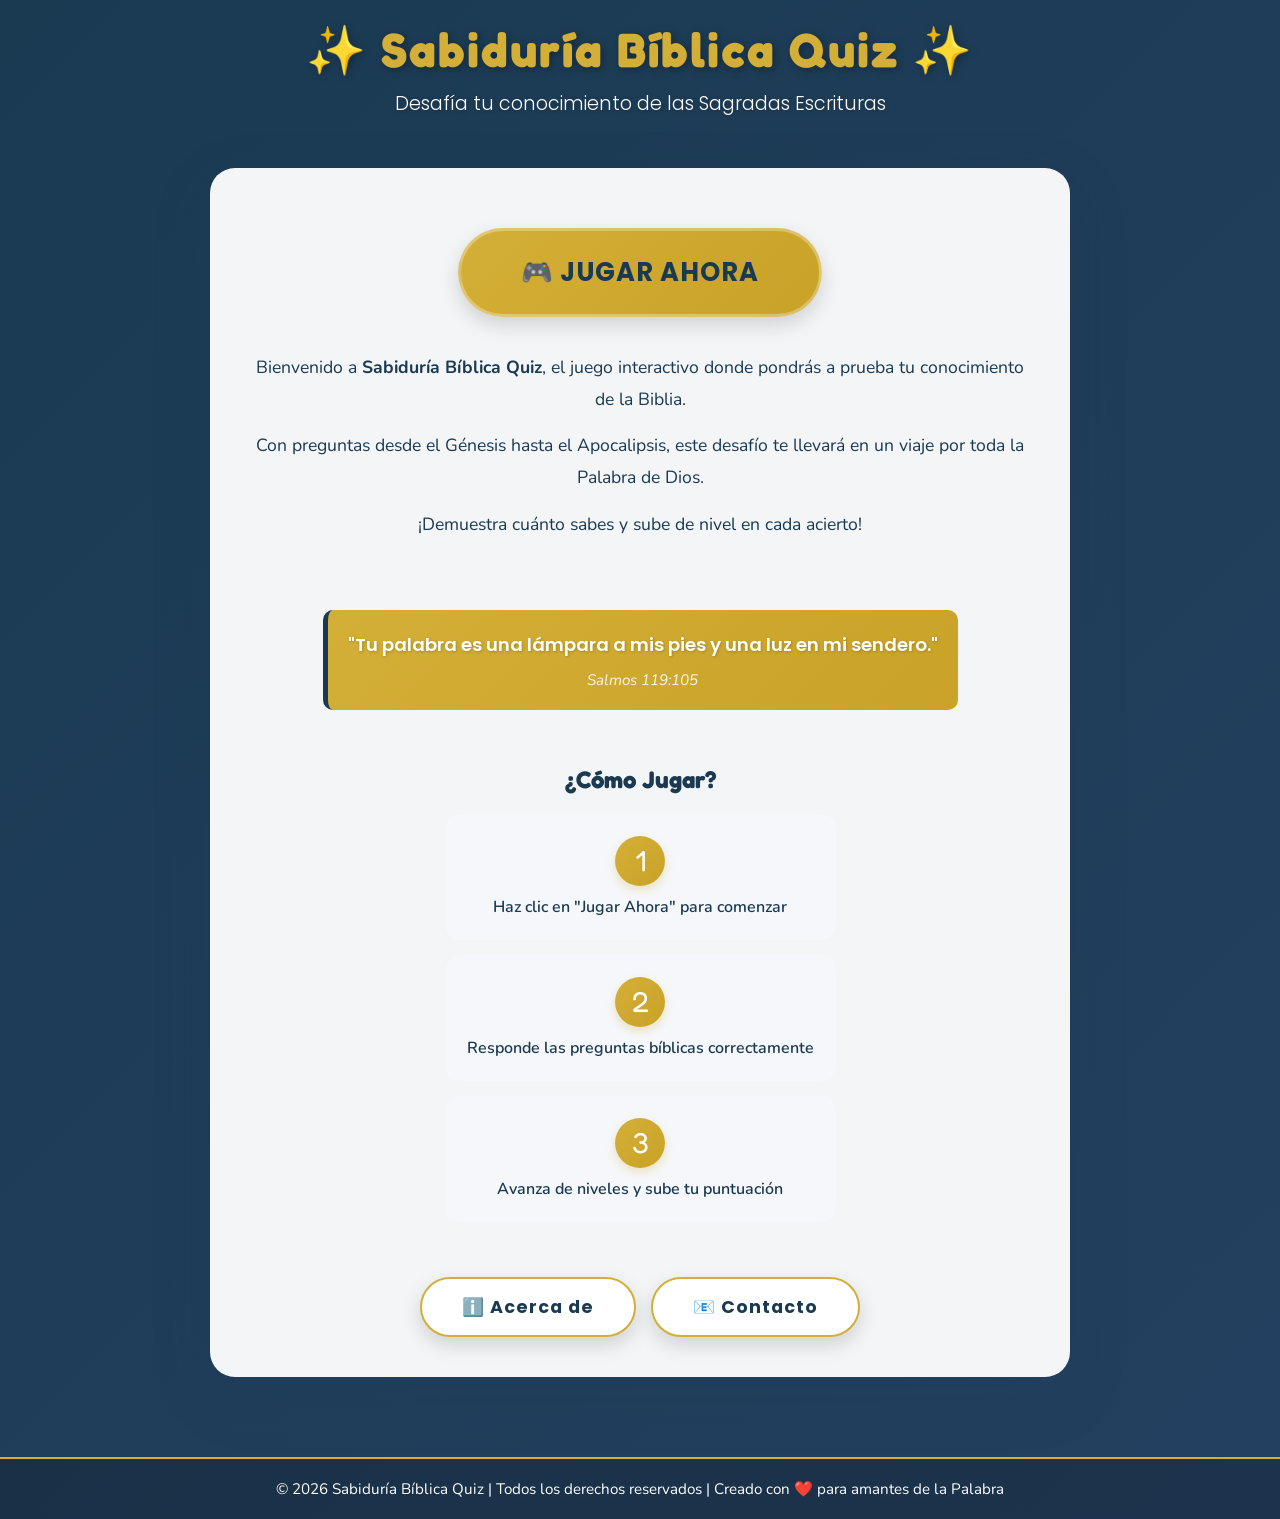
==== index.html @ fc85254c "Moviendo archivos a la raíz para arreglar el 404" ====
<!DOCTYPE html>
<html lang="es">
<head>
    <meta charset="UTF-8">
    <meta name="viewport" content="width=device-width, initial-scale=1.0">
    <title>Trivia Bíblica JW - Bienvenida</title>
    <link rel="manifest" href="manifest.json">
    <link href="https://fonts.googleapis.com/css2?family=Fredoka+One&family=Nunito:wght@400;600;700;800;900&family=Poppins:wght@700;800;900&display=swap" rel="stylesheet">
    
    <style>
        * {
            margin: 0;
            padding: 0;
            box-sizing: border-box;
        }

        :root {
            --color-dorado: #D4AF37;
            --color-azul-profundo: #1a3a52;
            --color-blanco: #ffffff;
            --color-azul-claro: #2c5aa0;
            --color-gris-claro: #f5f7fa;
            --color-sombra: rgba(26, 58, 82, 0.15);
            --transicion: all 0.3s ease;
        }

        body {
            font-family: 'Nunito', sans-serif;
            background: linear-gradient(135deg, var(--color-azul-profundo) 0%, #244060 100%);
            color: var(--color-azul-profundo);
            min-height: 100vh;
            display: flex;
            flex-direction: column;
            overflow-x: hidden;
        }

        /* Fondo animado con partículas */
        .fondo-particulas {
            position: fixed;
            top: 0;
            left: 0;
            width: 100%;
            height: 100%;
            z-index: 0;
            opacity: 0.3;
            pointer-events: none;
        }

        .particula {
            position: absolute;
            font-size: 1.5rem;
            opacity: 0;
            animation: flotar 15s ease-in-out infinite;
        }

        @keyframes flotar {
            0% {
                opacity: 0;
                transform: translateY(100vh) translateX(0);
            }
            10% {
                opacity: 1;
            }
            90% {
                opacity: 1;
            }
            100% {
                opacity: 0;
                transform: translateY(-100vh) translateX(50px);
            }
        }

        /* Contenedor principal */
        .contenedor {
            position: relative;
            z-index: 1;
            flex: 1;
            display: flex;
            flex-direction: column;
            justify-content: center;
            align-items: center;
            padding: 20px;
            max-width: 900px;
            margin: 0 auto;
            width: 100%;
            min-height: 100vh;
        }

        /* Header - Título principal */
        .header {
            text-align: center;
            margin-top: 0;
            margin-bottom: 20px;
            animation: deslizar-arriba 0.8s ease-out;
        }

        @keyframes deslizar-arriba {
            from {
                opacity: 0;
                transform: translateY(-30px);
            }
            to {
                opacity: 1;
                transform: translateY(0);
            }
        }

        .titulo-principal {
            font-family: 'Fredoka One', sans-serif;
            font-size: 3rem;
            color: var(--color-dorado);
            text-shadow: 2px 2px 8px rgba(0, 0, 0, 0.3);
            margin-bottom: 10px;
            letter-spacing: 2px;
        }

        .subtitulo {
            font-family: 'Poppins', sans-serif;
            font-size: 1.2rem;
            color: var(--color-blanco);
            font-weight: 300;
            text-shadow: 1px 1px 4px rgba(0, 0, 0, 0.2);
        }

        /* Sección principal */
        .contenido-principal {
            background: rgba(255, 255, 255, 0.95);
            border-radius: 25px;
            padding: 40px;
            box-shadow: 0 20px 60px var(--color-sombra);
            margin: 30px 0;
            animation: aparecer 0.8s ease-out 0.2s both;
            width: 100%;
            display: flex;
            flex-direction: column;
            align-items: center;
            justify-content: center;
            min-height: 400px;
        }

        @keyframes aparecer {
            from {
                opacity: 0;
                transform: scale(0.95);
            }
            to {
                opacity: 1;
                transform: scale(1);
            }
        }

        .descripcion {
            text-align: center;
            margin-bottom: 30px;
        }

        .descripcion p {
            font-size: 1.1rem;
            line-height: 1.8;
            color: var(--color-azul-profundo);
            margin-bottom: 15px;
        }

        /* Versículo bíblico destacado */
        .versiculo-destacado {
            background: linear-gradient(135deg, var(--color-dorado) 0%, #c9a227 100%);
            border-left: 5px solid var(--color-azul-profundo);
            padding: 20px;
            border-radius: 10px;
            margin: 25px 0;
            text-align: center;
        }

        .versiculo-destacado p {
            font-family: 'Poppins', sans-serif;
            font-size: 1.15rem;
            color: var(--color-blanco);
            font-weight: 600;
            line-height: 1.6;
            text-shadow: 1px 1px 3px rgba(0, 0, 0, 0.2);
        }

        .versiculo-referencia {
            font-size: 0.95rem;
            color: var(--color-blanco);
            margin-top: 10px;
            font-style: italic;
            opacity: 0.9;
        }

        /* Instrucciones */
        .instrucciones {
            margin-top: 30px;
        }

        .instrucciones-titulo {
            font-family: 'Fredoka One', sans-serif;
            font-size: 1.5rem;
            color: var(--color-azul-profundo);
            text-align: center;
            margin-bottom: 20px;
        }

        .pasos {
            display: grid;
            grid-template-columns: repeat(auto-fit, minmax(200px, 1fr));
            gap: 15px;
            margin-bottom: 25px;
        }

        .paso {
            background: var(--color-gris-claro);
            border-radius: 15px;
            padding: 20px;
            text-align: center;
            border: 2px solid transparent;
            transition: var(--transicion);
        }

        .paso:hover {
            border-color: var(--color-dorado);
            box-shadow: 0 8px 20px rgba(212, 175, 55, 0.2);
            transform: translateY(-5px);
        }

        .numero-paso {
            background: linear-gradient(135deg, var(--color-dorado), #c9a227);
            width: 50px;
            height: 50px;
            border-radius: 50%;
            display: flex;
            align-items: center;
            justify-content: center;
            margin: 0 auto 10px;
            font-family: 'Fredoka One', sans-serif;
            font-size: 1.8rem;
            color: var(--color-blanco);
            box-shadow: 0 4px 10px rgba(212, 175, 55, 0.3);
        }

        .paso-texto {
            font-size: 1rem;
            color: var(--color-azul-profundo);
            font-weight: 600;
        }

        /* Botones */
        .botones-contenedor {
            display: flex;
            gap: 15px;
            justify-content: center;
            flex-wrap: wrap;
            margin-top: 30px;
        }

        .btn {
            padding: 15px 40px;
            font-size: 1.1rem;
            font-family: 'Poppins', sans-serif;
            font-weight: 700;
            border: none;
            border-radius: 50px;
            cursor: pointer;
            transition: var(--transicion);
            text-decoration: none;
            display: inline-block;
            box-shadow: 0 8px 20px rgba(0, 0, 0, 0.15);
            letter-spacing: 1px;
        }

        .btn-principal {
            background: linear-gradient(135deg, var(--color-dorado), #c9a227);
            color: var(--color-azul-profundo);
            min-width: 320px;
            font-size: 1.6rem;
            padding: 22px 60px;
            animation: pulse-glow 2s infinite;
            border: 3px solid rgba(255, 255, 255, 0.3);
            margin: 20px 0 35px 0; /* Espacio arriba y abajo */
            order: -1; /* Mover arriba en flexbox si es necesario, pero mejor reordenar HTML */
        }

        @keyframes pulse-glow {
            0% { transform: scale(1); box-shadow: 0 8px 20px rgba(212, 175, 55, 0.4); }
            50% { transform: scale(1.05); box-shadow: 0 15px 40px rgba(212, 175, 55, 0.7); }
            100% { transform: scale(1); box-shadow: 0 8px 20px rgba(212, 175, 55, 0.4); }
        }

        .btn-principal:hover {
            transform: translateY(-5px) scale(1.08);
            box-shadow: 0 20px 50px rgba(212, 175, 55, 0.6);
            background: linear-gradient(135deg, #ffeb3b, var(--color-dorado));
        }

        .btn-principal:active {
            transform: translateY(-1px);
        }

        .btn-secundario {
            background: var(--color-blanco);
            color: var(--color-azul-profundo);
            border: 2px solid var(--color-dorado);
        }

        .btn-secundario:hover {
            background: var(--color-gris-claro);
            box-shadow: 0 8px 20px rgba(212, 175, 55, 0.2);
        }

        /* Modal Acerca de */
        .modal {
            display: none;
            position: fixed;
            z-index: 100;
            left: 0;
            top: 0;
            width: 100%;
            height: 100%;
            background-color: rgba(0, 0, 0, 0.6);
            animation: desvanecerIn 0.3s ease;
        }

        @keyframes desvanecerIn {
            from {
                opacity: 0;
            }
            to {
                opacity: 1;
            }
        }

        .modal-contenido {
            background: var(--color-blanco);
            margin: 30px auto;
            padding: 30px;
            border-radius: 20px;
            width: 90%;
            max-width: 600px;
            max-height: 85vh;
            overflow-y: auto;
            box-shadow: 0 20px 60px rgba(0, 0, 0, 0.3);
            animation: deslizar-abajo 0.3s ease;
            position: relative;
        }

        @keyframes deslizar-abajo {
            from {
                transform: translateY(-50px);
                opacity: 0;
            }
            to {
                transform: translateY(0);
                opacity: 1;
            }
        }

        .cerrar-modal {
            color: var(--color-azul-profundo);
            float: right;
            font-size: 2rem;
            font-weight: bold;
            cursor: pointer;
            transition: var(--transicion);
        }

        .cerrar-modal:hover {
            color: var(--color-dorado);
        }

        .modal-titulo {
            font-family: 'Fredoka One', sans-serif;
            font-size: 2rem;
            color: var(--color-dorado);
            margin-bottom: 15px;
            clear: both;
        }

        .modal-texto {
            font-size: 1rem;
            line-height: 1.8;
            color: var(--color-azul-profundo);
            margin-bottom: 15px;
        }

        /* Footer */
        footer {
            background: rgba(0, 0, 0, 0.2);
            color: var(--color-blanco);
            text-align: center;
            padding: 20px;
            margin-top: 30px;
            font-size: 0.95rem;
            border-top: 2px solid var(--color-dorado);
        }

        /* Responsive */
        @media (max-width: 768px) {
            .titulo-principal {
                font-size: 2rem;
            }

            .subtitulo {
                font-size: 1rem;
            }

            .contenido-principal {
                padding: 25px;
                margin: 20px 0;
            }

            .descripcion p {
                font-size: 0.95rem;
            }

            .pasos {
                grid-template-columns: 1fr;
            }

            .btn-principal {
                min-width: 100%;
            }

            .botones-contenedor {
                flex-direction: column;
            }

            .btn {
                width: 100%;
            }

            .modal-contenido {
                width: 90%;
                padding: 25px;
                margin: 30px auto;
            }
        }

        @media (max-width: 480px) {
            .titulo-principal {
                font-size: 1.5rem;
            }

            .contenedor {
                padding: 15px;
            }

            .contenido-principal {
                padding: 20px;
                margin: 15px 0;
            }

            .pasos {
                gap: 10px;
            }

            .paso {
                padding: 15px;
            }

            .numero-paso {
                width: 40px;
                height: 40px;
                font-size: 1.3rem;
            }
        }
    </style>
</head>
<body>
    <!-- Fondo con partículas animadas -->
    <div class="fondo-particulas" id="fondoPartículas"></div>

    <!-- Contenedor principal -->
    <div class="contenedor">
        <!-- Header -->
        <div class="header">
            <h1 class="titulo-principal">✨ Sabiduría Bíblica Quiz ✨</h1>
            <p class="subtitulo">Desafía tu conocimiento de las Sagradas Escrituras</p>
        </div>

        <!-- Contenido principal -->
        <div class="contenido-principal">
            <!-- Botón Jugar Ahora en el centro -->
            <button class="btn btn-principal" onclick="irAlJuego()">
                🎮 JUGAR AHORA
            </button>

            <!-- Descripción -->
            <div class="descripcion">
                <p>Bienvenido a <strong>Sabiduría Bíblica Quiz</strong>, el juego interactivo donde pondrás a prueba tu conocimiento de la Biblia.</p>
                <p>Con preguntas desde el Génesis hasta el Apocalipsis, este desafío te llevará en un viaje por toda la Palabra de Dios.</p>
                <p>¡Demuestra cuánto sabes y sube de nivel en cada acierto!</p>
            </div>

            <!-- Versículo destacado -->
            <div class="versiculo-destacado">
                <p>"Tu palabra es una lámpara a mis pies y una luz en mi sendero."</p>
                <div class="versiculo-referencia">Salmos 119:105</div>
            </div>

            <!-- Instrucciones -->
            <div class="instrucciones">
                <h2 class="instrucciones-titulo">¿Cómo Jugar?</h2>
                <div class="pasos">
                    <div class="paso">
                        <div class="numero-paso">1</div>
                        <div class="paso-texto">Haz clic en "Jugar Ahora" para comenzar</div>
                    </div>
                    <div class="paso">
                        <div class="numero-paso">2</div>
                        <div class="paso-texto">Responde las preguntas bíblicas correctamente</div>
                    </div>
                    <div class="paso">
                        <div class="numero-paso">3</div>
                        <div class="paso-texto">Avanza de niveles y sube tu puntuación</div>
                    </div>
                </div>
            </div>

            <!-- Botones secundarios -->
            <div class="botones-contenedor">
                <button class="btn btn-secundario" onclick="abrirModal()">
                    ℹ️ Acerca de
                </button>
                <button class="btn btn-secundario" onclick="abrirModalContacto()">
                    📧 Contacto
                </button>
            </div>
        </div>
    </div>

    <!-- Modal Acerca de -->
    <div id="modalAcerca" class="modal">
        <div class="modal-contenido">
            <span class="cerrar-modal" onclick="cerrarModal()">&times;</span>
            <h2 class="modal-titulo">Acerca de Sabiduría Bíblica Quiz</h2>
            <div class="modal-texto">
                <p><strong>Sabiduría Bíblica Quiz</strong> es una aplicación educativa diseñada para ayudarte a explorar y profundizar en el conocimiento de las Sagradas Escrituras de forma divertida e interactiva.</p>
                
                <p><strong>Características:</strong></p>
                <ul style="margin-left: 20px; margin-bottom: 15px;">
                    <li>100 niveles progresivos de dificultad</li>
                    <li>Preguntas sobre todos los libros de la Biblia</li>
                    <li>Modo offline - juega sin conexión a internet</li>
                    <li>Diseño responsivo para celulares y PC</li>
                    <li>Guardado automático de progreso</li>
                </ul>

                <p><strong>Creador:</strong> Milner Tello Guzmán</p>
                <p><strong>Año:</strong> 2026 Sabiduría Bíblica Quiz</p>
                <p><strong>Propósito:</strong> Acercar las enseñanzas bíblicas de manera lúdica y educativa.</p>
                <p style="margin-top: 20px; font-size: 0.85rem; color: #666; font-style: italic; border-top: 1px solid #eee; padding-top: 10px;">
                    Proyecto independiente. No es un sitio oficial de los Testigos de Jehová. Las citas bíblicas son de la Traducción del Nuevo Mundo de las Santas Escrituras (revisión de 2019).
                </p>
            </div>
        </div>
    </div>

    <!-- Modal Contacto -->
    <div id="modalContacto" class="modal">
        <div class="modal-contenido">
            <span class="cerrar-modal" onclick="cerrarModalContacto()">&times;</span>
            <h2 class="modal-titulo">📧 Contacto</h2>
            <div class="modal-texto">
                <p>¿Tienes alguna sugerencia, error que reportar o simplemente quieres saludar? ¡Me encantaría escucharte!</p>
                
                <div style="margin: 20px 0; display: flex; flex-direction: column; gap: 15px;">
                    <a href="mailto:gumitell@gmail.com" style="display: flex; align-items: center; gap: 10px; color: var(--color-azul-profundo); text-decoration: none; background: var(--color-gris-claro); padding: 15px; border-radius: 10px; border: 1px solid #ddd;">
                        <span>✉️</span>
                        <strong>gumitell@gmail.com</strong>
                    </a>
                </div>

                <p style="font-size: 0.9rem; color: #666;">Responderé a tu mensaje lo antes posible. ¡Gracias por ser parte de Sabiduría Bíblica Quiz!</p>
            </div>
        </div>
    </div>

    <!-- Footer -->
    <footer>
        <p>&copy; 2026 Sabiduría Bíblica Quiz | Todos los derechos reservados | Creado con <span style="color: var(--color-dorado);">❤️</span> para amantes de la Palabra</p>
    </footer>

    <script>
        // Crear partículas flotantes animadas
        function crearPartículas() {
            const contenedor = document.getElementById('fondoPartículas');
            const símbolos = ['✨', '⭐', '🌟', '💫', '📖', '🙏'];
            const fragmento = document.createDocumentFragment();

            for (let i = 0; i < 20; i++) {
                const partícula = document.createElement('div');
                partícula.classList.add('particula');
                partícula.textContent = símbolos[Math.floor(Math.random() * símbolos.length)];
                partícula.style.left = Math.random() * 100 + '%';
                partícula.style.animationDelay = (Math.random() * 15) + 's';
                partícula.style.fontSize = (Math.random() * 1 + 1.5) + 'rem';
                fragmento.appendChild(partícula);
            }

            contenedor.appendChild(fragmento);
        }

        // Función para ir al juego
        function irAlJuego() {
            window.location.href = 'juego.html';
        }

        // Funciones del modal
        function abrirModal() {
            document.getElementById('modalAcerca').style.display = 'block';
        }

        function cerrarModal() {
            document.getElementById('modalAcerca').style.display = 'none';
        }

        function abrirModalContacto() {
            document.getElementById('modalContacto').style.display = 'block';
        }

        function cerrarModalContacto() {
            document.getElementById('modalContacto').style.display = 'none';
        }

        // Cerrar modal al hacer clic fuera
        window.onclick = function(event) {
            const modalAcerca = document.getElementById('modalAcerca');
            const modalContacto = document.getElementById('modalContacto');
            if (event.target === modalAcerca) {
                modalAcerca.style.display = 'none';
            }
            if (event.target === modalContacto) {
                modalContacto.style.display = 'none';
            }
        }

        // Ejecutar al cargar
        document.addEventListener('DOMContentLoaded', crearPartículas);
    </script>
</body>
</html>
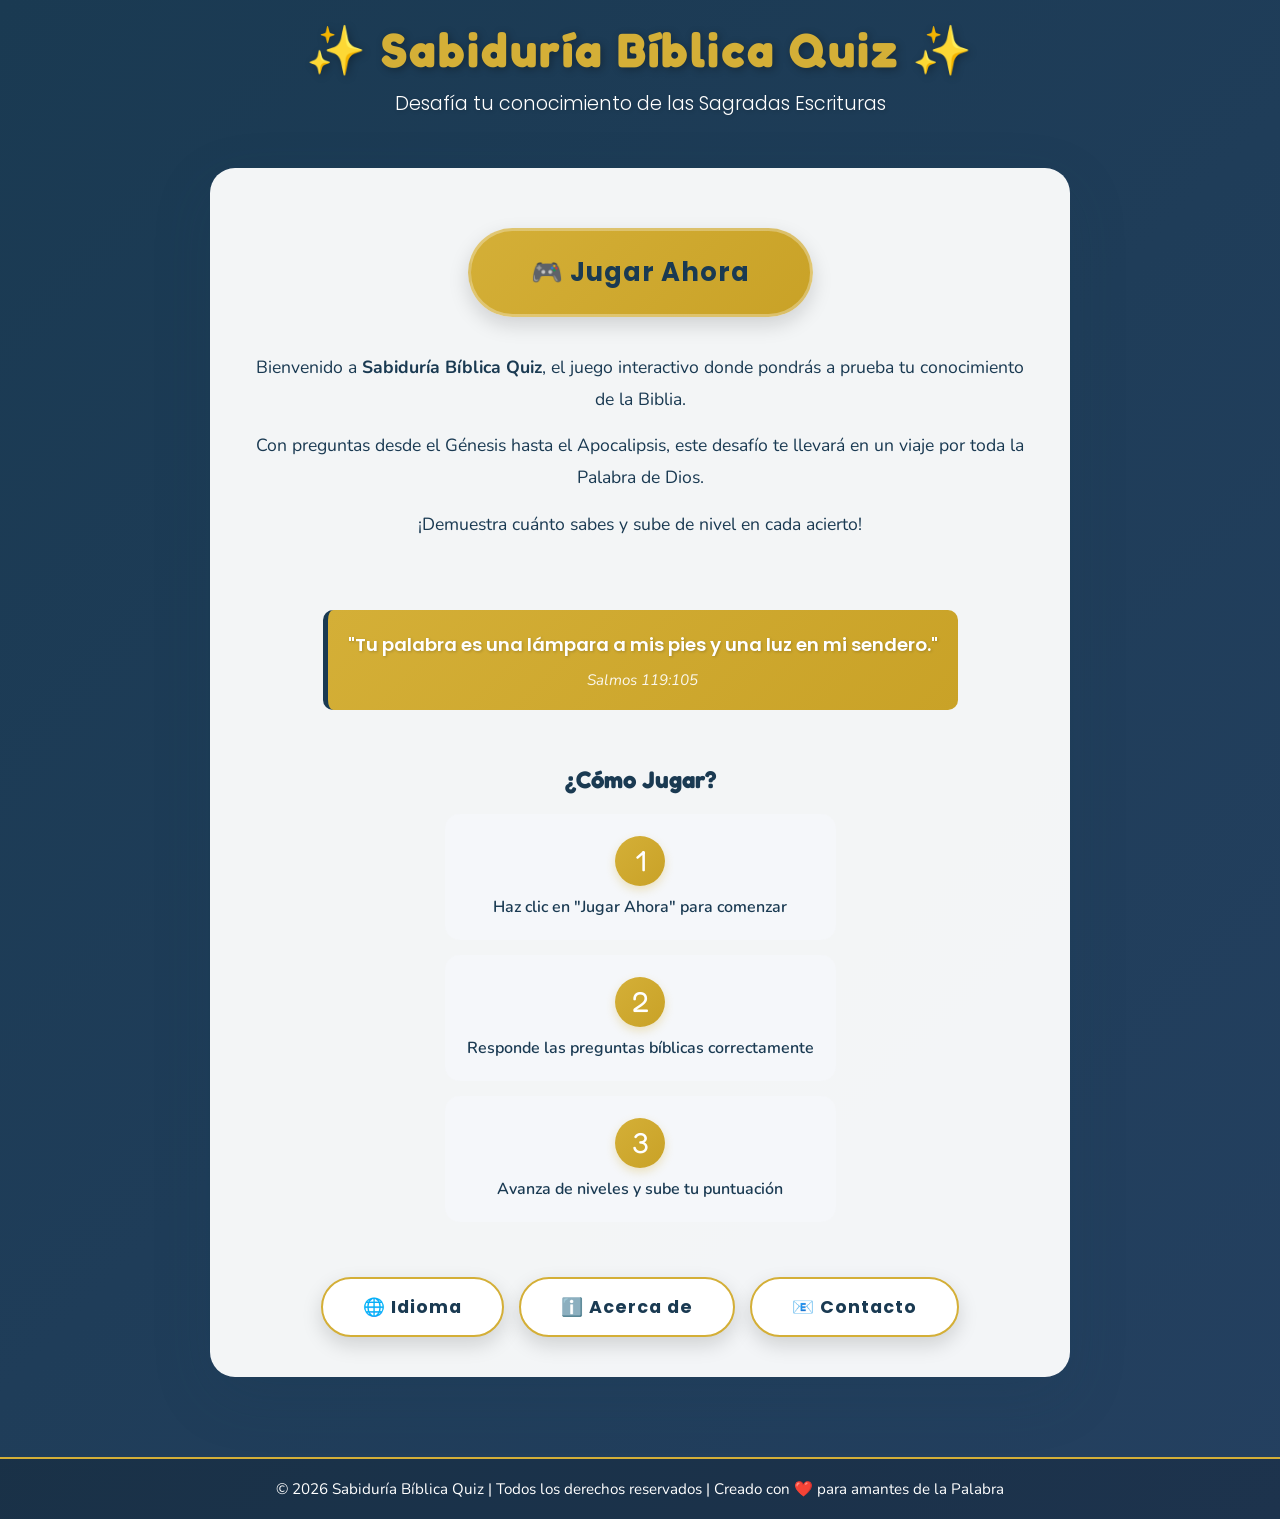
==== commit e15dfda6: "cabios 2" ====
--- a/index.html
+++ b/index.html
@@ -3,8 +3,34 @@
 <head>
     <meta charset="UTF-8">
     <meta name="viewport" content="width=device-width, initial-scale=1.0">
-    <title>Trivia Bíblica JW - Bienvenida</title>
+    
+    <!-- SEO Básico -->
+    <title>Sabiduría Bíblica Quiz - El Mejor Juego de Trivia Cristiana</title>
+    <meta name="description" content="Desafía tu conocimiento con Sabiduría Bíblica Quiz. 100 niveles de preguntas bíblicas, trivias cristianas y desafíos para toda la familia. ¡Juega gratis ahora!">
+    <meta name="keywords" content="trivia biblica, juego biblico, preguntas biblicas, biblia quiz, cristianismo, juego cristiano, jw trivia, sabiduria biblica, quechua biblia">
+    <meta name="author" content="Milner Tello Guzmán">
+    <meta name="robots" content="index, follow">
+    <link rel="canonical" href="https://tusitio.com/"> <!-- Reemplaza con tu URL final -->
+
+    <!-- Open Graph / Facebook / WhatsApp -->
+    <meta property="og:type" content="website">
+    <meta property="og:url" content="https://tusitio.com/">
+    <meta property="og:title" content="Sabiduría Bíblica Quiz - Desafío Cristiano">
+    <meta property="og:description" content="¿Cuánto sabes de la Biblia? Supera 100 niveles en este increíble juego de trivia.">
+    <meta property="og:image" content="https://tusitio.com/img/og-image.jpg"> <!-- Reemplaza con una imagen real -->
+
+    <!-- Twitter -->
+    <meta property="twitter:card" content="summary_large_image">
+    <meta property="twitter:url" content="https://tusitio.com/">
+    <meta property="twitter:title" content="Sabiduría Bíblica Quiz">
+    <meta property="twitter:description" content="Juego interactivo de preguntas y respuestas sobre la Biblia.">
+    <meta property="twitter:image" content="https://tusitio.com/img/og-image.jpg">
+
+    <!-- PWA y Favicon -->
+    <meta name="theme-color" content="#1a3a52">
     <link rel="manifest" href="manifest.json">
+    <link rel="icon" type="image/png" href="icons/icon-192x192.png">
+    
     <link href="https://fonts.googleapis.com/css2?family=Fredoka+One&family=Nunito:wght@400;600;700;800;900&family=Poppins:wght@700;800;900&display=swap" rel="stylesheet">
     
     <style>
@@ -518,11 +544,33 @@
 
             <!-- Botones secundarios -->
             <div class="botones-contenedor">
+                <button class="btn btn-secundario" onclick="abrirModalIdioma()">
+                    🌐 Idioma
+                </button>
                 <button class="btn btn-secundario" onclick="abrirModal()">
                     ℹ️ Acerca de
                 </button>
                 <button class="btn btn-secundario" onclick="abrirModalContacto()">
                     📧 Contacto
+                </button>
+            </div>
+        </div>
+    </div>
+
+    <!-- Modal Idioma -->
+    <div id="modalIdioma" class="modal">
+        <div class="modal-contenido">
+            <span class="cerrar-modal" onclick="cerrarModalIdioma()">&times;</span>
+            <h2 class="modal-titulo">🌐 Selecciona Idioma</h2>
+            <div class="modal-texto" style="display: flex; flex-direction: column; gap: 15px; margin-top: 20px;">
+                <button class="btn btn-secundario" onclick="cambiarIdioma('es')" style="width: 100%; justify-content: flex-start; padding: 15px; font-size: 1.1rem;">
+                    <span>🇪🇸</span> Español
+                </button>
+                <button class="btn btn-secundario" onclick="cambiarIdioma('qu')" style="width: 100%; justify-content: flex-start; padding: 15px; font-size: 1.1rem;">
+                    <span>🇵🇪</span> Quechua (Runasimi)
+                </button>
+                <button class="btn btn-secundario" onclick="cambiarIdioma('en')" style="width: 100%; justify-content: flex-start; padding: 15px; font-size: 1.1rem;">
+                    <span>🇺🇸</span> English
                 </button>
             </div>
         </div>
@@ -605,6 +653,29 @@
             window.location.href = 'juego.html';
         }
 
+        // Funciones del modal idioma
+        function abrirModalIdioma() {
+            document.getElementById('modalIdioma').style.display = 'block';
+        }
+
+        function cerrarModalIdioma() {
+            document.getElementById('modalIdioma').style.display = 'none';
+        }
+
+        function cambiarIdioma(lang) {
+            localStorage.setItem('lang', lang);
+            cerrarModalIdioma();
+            // Mostrar un pequeño feedback visual antes de cerrar o recargar si fuera necesario
+            const btn = event.currentTarget;
+            const originalText = btn.innerHTML;
+            btn.innerHTML = "✅ Seleccionado";
+            setTimeout(() => {
+                btn.innerHTML = originalText;
+                // Opcional: Recargar o actualizar textos de la página actual
+                location.reload(); 
+            }, 500);
+        }
+
         // Funciones del modal
         function abrirModal() {
             document.getElementById('modalAcerca').style.display = 'block';
@@ -626,16 +697,214 @@
         window.onclick = function(event) {
             const modalAcerca = document.getElementById('modalAcerca');
             const modalContacto = document.getElementById('modalContacto');
+            const modalIdioma = document.getElementById('modalIdioma');
             if (event.target === modalAcerca) {
                 modalAcerca.style.display = 'none';
             }
             if (event.target === modalContacto) {
                 modalContacto.style.display = 'none';
             }
+            if (event.target === modalIdioma) {
+                modalIdioma.style.display = 'none';
+            }
         }
 
         // Ejecutar al cargar
-        document.addEventListener('DOMContentLoaded', crearPartículas);
+        document.addEventListener('DOMContentLoaded', () => {
+            crearPartículas();
+            actualizarTextosSegunIdioma();
+        });
+
+        function actualizarTextosSegunIdioma() {
+            const currentLang = localStorage.getItem('lang') || 'es';
+            const dict = {
+                es: {
+                    tituloMain: "✨ Sabiduría Bíblica Quiz ✨",
+                    subtitulo: "Desafía tu conocimiento de las Sagradas Escrituras",
+                    jugar: "🎮 Jugar Ahora",
+                    bienvenida: "Bienvenido a <strong>Sabiduría Bíblica Quiz</strong>, el juego interactivo donde pondrás a prueba tu conocimiento de la Biblia.",
+                    desc2: "Con preguntas desde el Génesis hasta el Apocalipsis, este desafío te llevará en un viaje por toda la Palabra de Dios.",
+                    desc3: "¡Demuestra cuánto sabes y sube de nivel en cada acierto!",
+                    cita: "\"Tu palabra es una lámpara a mis pies y una luz en mi sendero.\"",
+                    ref: "Salmos 119:105",
+                    instrucciones: "¿Cómo Jugar?",
+                    paso1: "Haz clic en \"Jugar Ahora\" para comenzar",
+                    paso2: "Responde las preguntas bíblicas correctamente",
+                    paso3: "Avanza de niveles y sube tu puntuación",
+                    idioma: "🌐 Idioma",
+                    acerca: "ℹ️ Acerca de",
+                    contacto: "📧 Contacto",
+                    modalIdioma: "🌐 Selecciona Idioma",
+                    modalAcercaTitle: "Acerca de Sabiduría Bíblica Quiz",
+                    modalAcercaText: `<p><strong>Sabiduría Bíblica Quiz</strong> es una aplicación educativa diseñada para ayudarte a explorar y profundizar en el conocimiento de las Sagradas Escrituras de forma divertida e interactiva.</p>
+                        <p><strong>Características:</strong></p>
+                        <ul style="margin-left: 20px; margin-bottom: 15px;">
+                            <li>100 niveles progresivos de dificultad</li>
+                            <li>Preguntas sobre todos los libros de la Biblia</li>
+                            <li>Modo offline - juega sin conexión a internet</li>
+                            <li>Diseño responsivo para celulares y PC</li>
+                            <li>Guardado automático de progreso</li>
+                        </ul>
+                        <p><strong>Creador:</strong> Milner Tello Guzmán</p>
+                        <p><strong>Año:</strong> 2026 Sabiduría Bíblica Quiz</p>
+                        <p><strong>Propósito:</strong> Acercar las enseñanzas bíblicas de manera lúdica y educativa.</p>
+                        <p style="margin-top: 20px; font-size: 0.85rem; color: #666; font-style: italic; border-top: 1px solid #eee; padding-top: 10px;">
+                            Proyecto independiente. No es un sitio oficial de los Testigos de Jehová. Las citas bíblicas son de la Traducción del Nuevo Mundo de las Santas Escrituras (revisión de 2019).
+                        </p>`,
+                    modalContactoTitle: "📧 Contacto",
+                    modalContactoText: `<p>¿Tienes alguna sugerencia, error que reportar o simplemente quieres saludar? ¡Me encantaría escucharte!</p>
+                        <div style="margin: 20px 0; display: flex; flex-direction: column; gap: 15px;">
+                            <a href="mailto:gumitell@gmail.com" style="display: flex; align-items: center; gap: 10px; color: var(--color-azul-profundo); text-decoration: none; background: var(--color-gris-claro); padding: 15px; border-radius: 10px; border: 1px solid #ddd;">
+                                <span>✉️</span>
+                                <strong>gumitell@gmail.com</strong>
+                            </a>
+                        </div>
+                        <p style="font-size: 0.9rem; color: #666;">Responderé a tu mensaje lo antes posible. ¡Gracias por ser parte de Sabiduría Bíblica Quiz!</p>`,
+                    footer: "&copy; 2026 Sabiduría Bíblica Quiz | Todos los derechos reservados | Creado con <span style=\"color: var(--color-dorado);\">❤️</span> para amantes de la Palabra"
+                },
+                qu: {
+                    tituloMain: "✨ Biblia Yachay Quiz ✨",
+                    subtitulo: "Diospa Palabranmanta yachayniykita sut'inchay",
+                    jugar: "🎮 Pukllay kunan",
+                    bienvenida: "Allin hamusqa kachun <strong>Biblia Yachay Quizman</strong>, kaypiqa Bibliamanta yachayniykita sut'inchanki.",
+                    desc2: "Génesismantapacha Apocalipsiskama tapukuykuna kachkan, tukuy Diospa Palabranmantam yachanki.",
+                    desc3: "¡Yachasqaykita rikuchiy hinaspa sapa allin kutichisqaykiwan aswan yachayman chayay!",
+                    cita: "\"Palabraykiqa chakiypaq k'anchaymi, ñanniypaqpas k'anchaymi.\"",
+                    ref: "Salmos 119:105",
+                    instrucciones: "¿Imaynatam pukllana?",
+                    paso1: "\"Pukllay kunan\" ñitiypi ñitiy qallarinaykipaq",
+                    paso2: "Biblia tapukuykunata allinta kutichiy",
+                    paso3: "Nivelesman ñawpay hinaspa puntuacionniykita hoqariy",
+                    idioma: "🌐 Rimay",
+                    acerca: "ℹ️ Kaymanta",
+                    contacto: "📧 Willay",
+                    modalIdioma: "🌐 Rimayta akllay",
+                    modalAcercaTitle: "Biblia Yachay Quizmanta",
+                    modalAcercaText: `<p><strong>Biblia Yachay Quiz</strong> nisqaqa huk yachachiy yanapakuykunam, Bibliamanta yachasqaykita aswan sumaq pukllaywan yachanaykipaq.</p>
+                        <p><strong>Imakunayuqmi:</strong></p>
+                        <ul style="margin-left: 20px; margin-bottom: 15px;">
+                            <li>100 niveles sapa kutin sasa kaqkuna</li>
+                            <li>Lliw Biblia librokunamanta tapukuykuna</li>
+                            <li>Internet mana kachkaptinpas pukllawaqmi</li>
+                            <li>Celularpaq PC-paqpas allin qawasqam</li>
+                            <li>Yachasqaykiqa kikillanmi waqaychakun</li>
+                        </ul>
+                        <p><strong>Ruwaq:</strong> Milner Tello Guzmán</p>
+                        <p><strong>Wata:</strong> 2026 Biblia Yachay Quiz</p>
+                        <p><strong>Imapaq:</strong> Biblia yachachikuykunata pukllaspa yachanapaq.</p>
+                        <p style="margin-top: 20px; font-size: 0.85rem; color: #666; font-style: italic; border-top: 1px solid #eee; padding-top: 10px;">
+                            Kayqa kikillan ruwasqam. Manam Jehová Diospa testigonkunapa oficial sitionchu. Bibliamanta rimaykunaqa Musuq Pachapaq Bibliamantam (2019 revisionmanta).
+                        </p>`,
+                    modalContactoTitle: "📧 Willay",
+                    modalContactoText: `<p>¿Imatapas niyta munankichu, pantaykunatapas willayta munankichu? ¡Uyariyta munaykiku!</p>
+                        <div style="margin: 20px 0; display: flex; flex-direction: column; gap: 15px;">
+                            <a href="mailto:gumitell@gmail.com" style="display: flex; align-items: center; gap: 10px; color: var(--color-azul-profundo); text-decoration: none; background: var(--color-gris-claro); padding: 15px; border-radius: 10px; border: 1px solid #ddd;">
+                                <span>✉️</span>
+                                <strong>gumitell@gmail.com</strong>
+                            </a>
+                        </div>
+                        <p style="font-size: 0.9rem; color: #666;">Utqayllaman kutichimusqaykiku. ¡Añaychayku Biblia Yachay Quizpi kasqaykimanta!</p>`,
+                    footer: "&copy; 2026 Biblia Yachay Quiz | Tukuy hayñikuna waqaychasqa | Ruwasqa <span style=\"color: var(--color-dorado);\">❤️</span> Diospa Palabranta munakuqkunapaq"
+                },
+                en: {
+                    tituloMain: "✨ Bible Wisdom Quiz ✨",
+                    subtitulo: "Challenge your knowledge of the Holy Scriptures",
+                    jugar: "🎮 Play Now",
+                    bienvenida: "Welcome to <strong>Bible Wisdom Quiz</strong>, the interactive game where you'll test your knowledge of the Bible.",
+                    desc2: "With questions from Genesis to Revelation, this challenge will take you on a journey through the entire Word of God.",
+                    desc3: "Show how much you know and level up with every correct answer!",
+                    cita: "\"Your word is a lamp to my feet and a light for my path.\"",
+                    ref: "Psalms 119:105",
+                    instrucciones: "How to Play?",
+                    paso1: "Click \"Play Now\" to begin",
+                    paso2: "Answer the biblical questions correctly",
+                    paso3: "Advance through levels and increase your score",
+                    idioma: "🌐 Language",
+                    acerca: "ℹ️ About",
+                    contacto: "📧 Contact",
+                    modalIdioma: "🌐 Select Language",
+                    modalAcercaTitle: "About Bible Wisdom Quiz",
+                    modalAcercaText: `<p><strong>Bible Wisdom Quiz</strong> is an educational application designed to help you explore and deepen your knowledge of the Holy Scriptures in a fun and interactive way.</p>
+                        <p><strong>Features:</strong></p>
+                        <ul style="margin-left: 20px; margin-bottom: 15px;">
+                            <li>100 progressive levels of difficulty</li>
+                            <li>Questions about all the books of the Bible</li>
+                            <li>Offline mode - play without internet connection</li>
+                            <li>Responsive design for mobile and PC</li>
+                            <li>Automatic progress saving</li>
+                        </ul>
+                        <p><strong>Creator:</strong> Milner Tello Guzmán</p>
+                        <p><strong>Year:</strong> 2026 Bible Wisdom Quiz</p>
+                        <p><strong>Purpose:</strong> Bringing biblical teachings closer in a playful and educational way.</p>
+                        <p style="margin-top: 20px; font-size: 0.85rem; color: #666; font-style: italic; border-top: 1px solid #eee; padding-top: 10px;">
+                            Independent project. Not an official site of Jehovah's Witnesses. Biblical quotes are from the New World Translation of the Holy Scriptures (2019 revision).
+                        </p>`,
+                    modalContactoTitle: "📧 Contact",
+                    modalContactoText: `<p>Do you have any suggestions, a bug to report, or just want to say hello? I'd love to hear from you!</p>
+                        <div style="margin: 20px 0; display: flex; flex-direction: column; gap: 15px;">
+                            <a href="mailto:gumitell@gmail.com" style="display: flex; align-items: center; gap: 10px; color: var(--color-azul-profundo); text-decoration: none; background: var(--color-gris-claro); padding: 15px; border-radius: 10px; border: 1px solid #ddd;">
+                                <span>✉️</span>
+                                <strong>gumitell@gmail.com</strong>
+                            </a>
+                        </div>
+                        <p style="font-size: 0.9rem; color: #666;">I will respond to your message as soon as possible. Thanks for being part of Bible Wisdom Quiz!</p>`,
+                    footer: "&copy; 2026 Bible Wisdom Quiz | All rights reserved | Created with <span style=\"color: var(--color-dorado);\">❤️</span> for Word lovers"
+                }
+            };
+
+            const t = dict[currentLang] || dict.es;
+            
+            // Header
+            document.querySelector('.titulo-principal').innerText = t.tituloMain;
+            document.querySelector('.subtitulo').innerText = t.subtitulo;
+
+            // Botón principal
+            document.querySelector('.btn-principal').innerText = t.jugar;
+            
+            // Descripción
+            const descPs = document.querySelectorAll('.descripcion p');
+            if (descPs.length >= 3) {
+                descPs[0].innerHTML = t.bienvenida;
+                descPs[1].innerText = t.desc2;
+                descPs[2].innerText = t.desc3;
+            }
+
+            // Versículo
+            document.querySelector('.versiculo-destacado p').innerText = t.cita;
+            document.querySelector('.versiculo-referencia').innerText = t.ref;
+
+            // Instrucciones
+            document.querySelector('.instrucciones-titulo').innerText = t.instrucciones;
+            const pasosTextos = document.querySelectorAll('.paso-texto');
+            if (pasosTextos.length >= 3) {
+                pasosTextos[0].innerText = t.paso1;
+                pasosTextos[1].innerText = t.paso2;
+                pasosTextos[2].innerText = t.paso3;
+            }
+
+            // Botones secundarios
+            const secondaryBtns = document.querySelectorAll('.btn-secundario');
+            secondaryBtns.forEach(btn => {
+                if (btn.innerText.includes('Idioma') || btn.innerText.includes('Language') || btn.innerText.includes('Rimay')) {
+                    btn.innerHTML = t.idioma;
+                } else if (btn.innerText.includes('Acerca') || btn.innerText.includes('About') || btn.innerText.includes('Kaymanta')) {
+                    btn.innerHTML = t.acerca;
+                } else if (btn.innerText.includes('Contacto') || btn.innerText.includes('Contact') || btn.innerText.includes('Willay')) {
+                    btn.innerHTML = t.contacto;
+                }
+            });
+
+            // Modales
+            document.querySelector('#modalIdioma .modal-titulo').innerText = t.modalIdioma;
+            document.querySelector('#modalAcerca .modal-titulo').innerText = t.modalAcercaTitle;
+            document.querySelector('#modalAcerca .modal-texto').innerHTML = t.modalAcercaText;
+            document.querySelector('#modalContacto .modal-titulo').innerText = t.modalContactoTitle;
+            document.querySelector('#modalContacto .modal-texto').innerHTML = t.modalContactoText;
+
+            // Footer
+            const footerP = document.querySelector('footer p');
+            if (footerP) footerP.innerHTML = t.footer;
+        }
     </script>
 </body>
 </html>
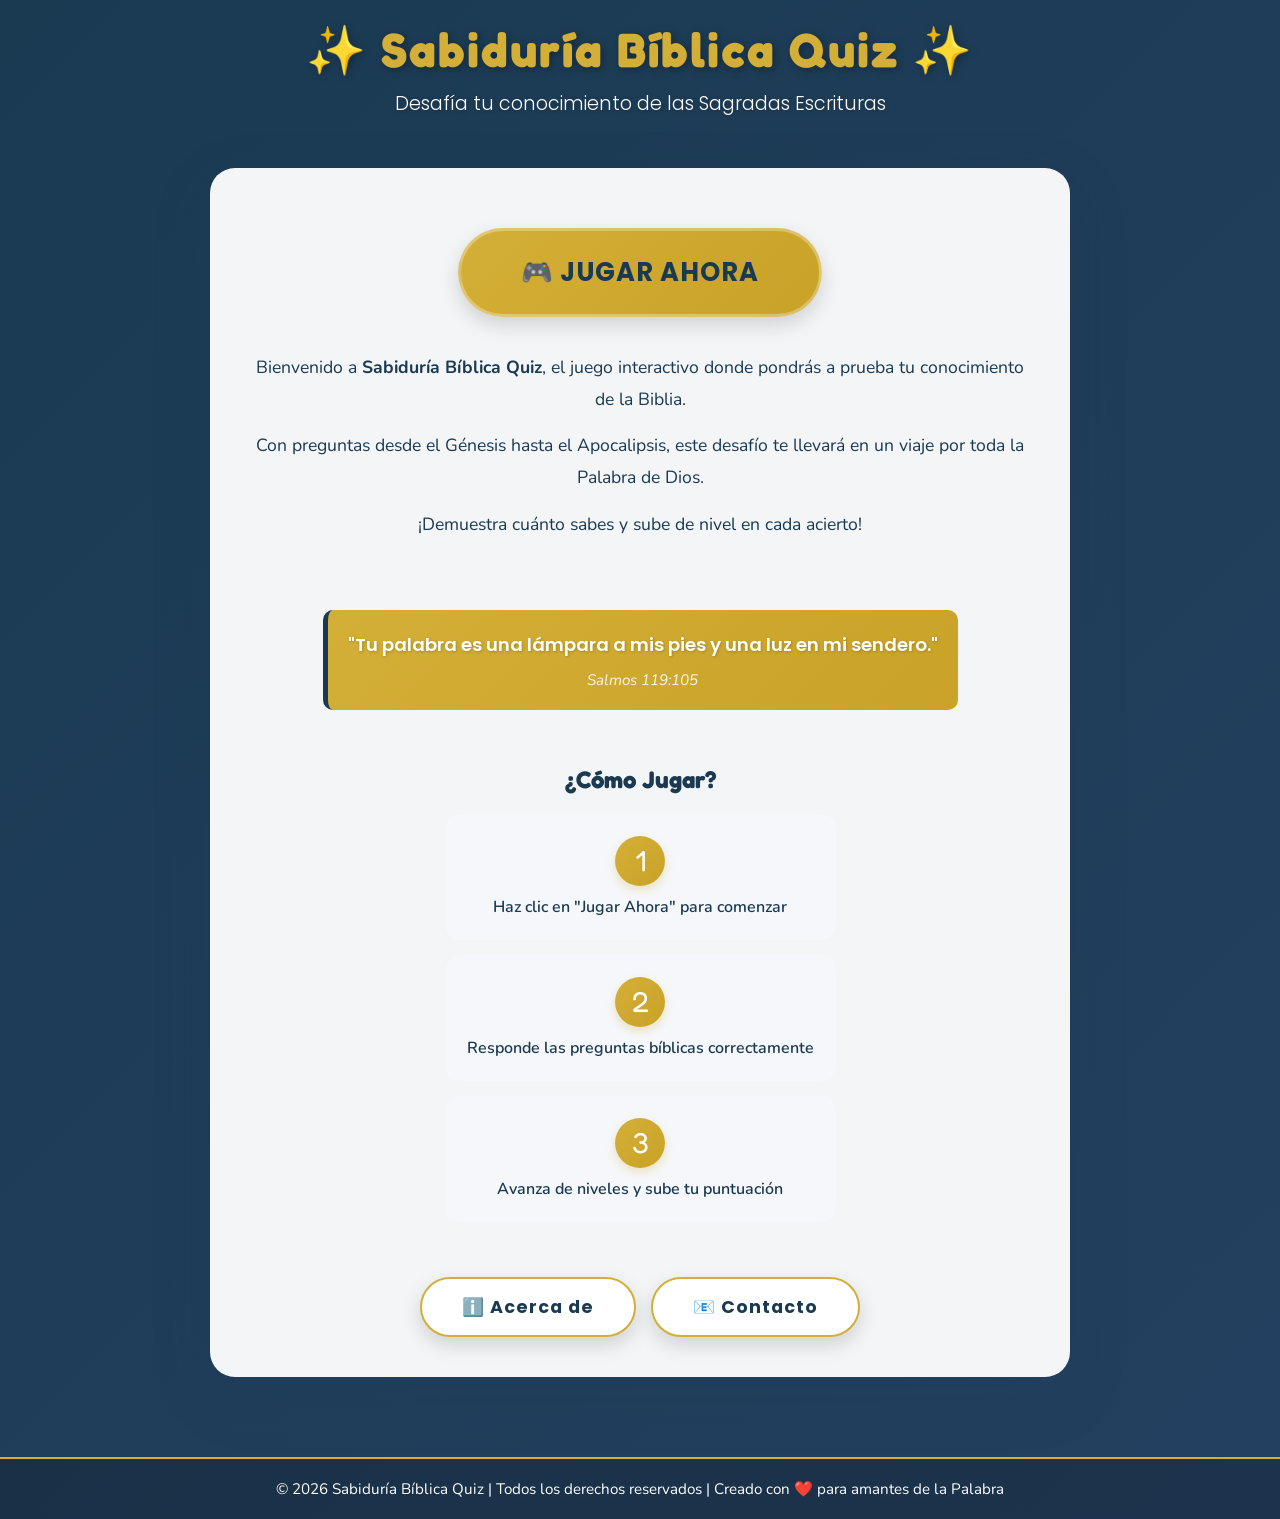
==== commit 7099224b: "Añadir archivos de verificación de Google y Sitemap" ====
--- a/index.html
+++ b/index.html
@@ -3,34 +3,27 @@
 <head>
     <meta charset="UTF-8">
     <meta name="viewport" content="width=device-width, initial-scale=1.0">
-    
-    <!-- SEO Básico -->
-    <title>Sabiduría Bíblica Quiz - El Mejor Juego de Trivia Cristiana</title>
-    <meta name="description" content="Desafía tu conocimiento con Sabiduría Bíblica Quiz. 100 niveles de preguntas bíblicas, trivias cristianas y desafíos para toda la familia. ¡Juega gratis ahora!">
-    <meta name="keywords" content="trivia biblica, juego biblico, preguntas biblicas, biblia quiz, cristianismo, juego cristiano, jw trivia, sabiduria biblica, quechua biblia">
+    <title>Sabiduría Bíblica Quiz - Juego de Preguntas Bíblicas Online</title>
+    <meta name="description" content="Pon a prueba tu conocimiento de las Escrituras con Sabiduría Bíblica Quiz. 100 niveles de preguntas basadas en la Traducción del Nuevo Mundo (2019). ¡Aprende jugando!">
+    <meta name="keywords" content="trivia biblica, quiz biblico, juego biblia, preguntas biblicas, sabiduria biblica, test biblico, JW biblia, aprender biblia">
     <meta name="author" content="Milner Tello Guzmán">
-    <meta name="robots" content="index, follow">
-    <link rel="canonical" href="https://tusitio.com/"> <!-- Reemplaza con tu URL final -->
-
-    <!-- Open Graph / Facebook / WhatsApp -->
+    <link rel="canonical" href="https://milnertello.github.io/bibliaquiz/">
+
+    <!-- Open Graph / Facebook -->
     <meta property="og:type" content="website">
-    <meta property="og:url" content="https://tusitio.com/">
-    <meta property="og:title" content="Sabiduría Bíblica Quiz - Desafío Cristiano">
-    <meta property="og:description" content="¿Cuánto sabes de la Biblia? Supera 100 niveles en este increíble juego de trivia.">
-    <meta property="og:image" content="https://tusitio.com/img/og-image.jpg"> <!-- Reemplaza con una imagen real -->
+    <meta property="og:url" content="https://milnertello.github.io/bibliaquiz/">
+    <meta property="og:title" content="Sabiduría Bíblica Quiz - Desafía tu conocimiento">
+    <meta property="og:description" content="Juego interactivo de preguntas y respuestas bíblicas con 100 niveles. Gratuito y educativo.">
+    <meta property="og:image" content="https://milnertello.github.io/bibliaquiz/css/preview-image.jpg">
 
     <!-- Twitter -->
     <meta property="twitter:card" content="summary_large_image">
-    <meta property="twitter:url" content="https://tusitio.com/">
+    <meta property="twitter:url" content="https://milnertello.github.io/bibliaquiz/">
     <meta property="twitter:title" content="Sabiduría Bíblica Quiz">
-    <meta property="twitter:description" content="Juego interactivo de preguntas y respuestas sobre la Biblia.">
-    <meta property="twitter:image" content="https://tusitio.com/img/og-image.jpg">
-
-    <!-- PWA y Favicon -->
-    <meta name="theme-color" content="#1a3a52">
+    <meta property="twitter:description" content="¿Cuánto sabes de la Biblia? Descúbrelo en este divertido Quiz de 100 niveles.">
+    <meta property="twitter:image" content="https://milnertello.github.io/bibliaquiz/css/preview-image.jpg">
+
     <link rel="manifest" href="manifest.json">
-    <link rel="icon" type="image/png" href="icons/icon-192x192.png">
-    
     <link href="https://fonts.googleapis.com/css2?family=Fredoka+One&family=Nunito:wght@400;600;700;800;900&family=Poppins:wght@700;800;900&display=swap" rel="stylesheet">
     
     <style>
@@ -544,33 +537,11 @@
 
             <!-- Botones secundarios -->
             <div class="botones-contenedor">
-                <button class="btn btn-secundario" onclick="abrirModalIdioma()">
-                    🌐 Idioma
-                </button>
                 <button class="btn btn-secundario" onclick="abrirModal()">
                     ℹ️ Acerca de
                 </button>
                 <button class="btn btn-secundario" onclick="abrirModalContacto()">
                     📧 Contacto
-                </button>
-            </div>
-        </div>
-    </div>
-
-    <!-- Modal Idioma -->
-    <div id="modalIdioma" class="modal">
-        <div class="modal-contenido">
-            <span class="cerrar-modal" onclick="cerrarModalIdioma()">&times;</span>
-            <h2 class="modal-titulo">🌐 Selecciona Idioma</h2>
-            <div class="modal-texto" style="display: flex; flex-direction: column; gap: 15px; margin-top: 20px;">
-                <button class="btn btn-secundario" onclick="cambiarIdioma('es')" style="width: 100%; justify-content: flex-start; padding: 15px; font-size: 1.1rem;">
-                    <span>🇪🇸</span> Español
-                </button>
-                <button class="btn btn-secundario" onclick="cambiarIdioma('qu')" style="width: 100%; justify-content: flex-start; padding: 15px; font-size: 1.1rem;">
-                    <span>🇵🇪</span> Quechua (Runasimi)
-                </button>
-                <button class="btn btn-secundario" onclick="cambiarIdioma('en')" style="width: 100%; justify-content: flex-start; padding: 15px; font-size: 1.1rem;">
-                    <span>🇺🇸</span> English
                 </button>
             </div>
         </div>
@@ -653,29 +624,6 @@
             window.location.href = 'juego.html';
         }
 
-        // Funciones del modal idioma
-        function abrirModalIdioma() {
-            document.getElementById('modalIdioma').style.display = 'block';
-        }
-
-        function cerrarModalIdioma() {
-            document.getElementById('modalIdioma').style.display = 'none';
-        }
-
-        function cambiarIdioma(lang) {
-            localStorage.setItem('lang', lang);
-            cerrarModalIdioma();
-            // Mostrar un pequeño feedback visual antes de cerrar o recargar si fuera necesario
-            const btn = event.currentTarget;
-            const originalText = btn.innerHTML;
-            btn.innerHTML = "✅ Seleccionado";
-            setTimeout(() => {
-                btn.innerHTML = originalText;
-                // Opcional: Recargar o actualizar textos de la página actual
-                location.reload(); 
-            }, 500);
-        }
-
         // Funciones del modal
         function abrirModal() {
             document.getElementById('modalAcerca').style.display = 'block';
@@ -697,214 +645,16 @@
         window.onclick = function(event) {
             const modalAcerca = document.getElementById('modalAcerca');
             const modalContacto = document.getElementById('modalContacto');
-            const modalIdioma = document.getElementById('modalIdioma');
             if (event.target === modalAcerca) {
                 modalAcerca.style.display = 'none';
             }
             if (event.target === modalContacto) {
                 modalContacto.style.display = 'none';
             }
-            if (event.target === modalIdioma) {
-                modalIdioma.style.display = 'none';
-            }
         }
 
         // Ejecutar al cargar
-        document.addEventListener('DOMContentLoaded', () => {
-            crearPartículas();
-            actualizarTextosSegunIdioma();
-        });
-
-        function actualizarTextosSegunIdioma() {
-            const currentLang = localStorage.getItem('lang') || 'es';
-            const dict = {
-                es: {
-                    tituloMain: "✨ Sabiduría Bíblica Quiz ✨",
-                    subtitulo: "Desafía tu conocimiento de las Sagradas Escrituras",
-                    jugar: "🎮 Jugar Ahora",
-                    bienvenida: "Bienvenido a <strong>Sabiduría Bíblica Quiz</strong>, el juego interactivo donde pondrás a prueba tu conocimiento de la Biblia.",
-                    desc2: "Con preguntas desde el Génesis hasta el Apocalipsis, este desafío te llevará en un viaje por toda la Palabra de Dios.",
-                    desc3: "¡Demuestra cuánto sabes y sube de nivel en cada acierto!",
-                    cita: "\"Tu palabra es una lámpara a mis pies y una luz en mi sendero.\"",
-                    ref: "Salmos 119:105",
-                    instrucciones: "¿Cómo Jugar?",
-                    paso1: "Haz clic en \"Jugar Ahora\" para comenzar",
-                    paso2: "Responde las preguntas bíblicas correctamente",
-                    paso3: "Avanza de niveles y sube tu puntuación",
-                    idioma: "🌐 Idioma",
-                    acerca: "ℹ️ Acerca de",
-                    contacto: "📧 Contacto",
-                    modalIdioma: "🌐 Selecciona Idioma",
-                    modalAcercaTitle: "Acerca de Sabiduría Bíblica Quiz",
-                    modalAcercaText: `<p><strong>Sabiduría Bíblica Quiz</strong> es una aplicación educativa diseñada para ayudarte a explorar y profundizar en el conocimiento de las Sagradas Escrituras de forma divertida e interactiva.</p>
-                        <p><strong>Características:</strong></p>
-                        <ul style="margin-left: 20px; margin-bottom: 15px;">
-                            <li>100 niveles progresivos de dificultad</li>
-                            <li>Preguntas sobre todos los libros de la Biblia</li>
-                            <li>Modo offline - juega sin conexión a internet</li>
-                            <li>Diseño responsivo para celulares y PC</li>
-                            <li>Guardado automático de progreso</li>
-                        </ul>
-                        <p><strong>Creador:</strong> Milner Tello Guzmán</p>
-                        <p><strong>Año:</strong> 2026 Sabiduría Bíblica Quiz</p>
-                        <p><strong>Propósito:</strong> Acercar las enseñanzas bíblicas de manera lúdica y educativa.</p>
-                        <p style="margin-top: 20px; font-size: 0.85rem; color: #666; font-style: italic; border-top: 1px solid #eee; padding-top: 10px;">
-                            Proyecto independiente. No es un sitio oficial de los Testigos de Jehová. Las citas bíblicas son de la Traducción del Nuevo Mundo de las Santas Escrituras (revisión de 2019).
-                        </p>`,
-                    modalContactoTitle: "📧 Contacto",
-                    modalContactoText: `<p>¿Tienes alguna sugerencia, error que reportar o simplemente quieres saludar? ¡Me encantaría escucharte!</p>
-                        <div style="margin: 20px 0; display: flex; flex-direction: column; gap: 15px;">
-                            <a href="mailto:gumitell@gmail.com" style="display: flex; align-items: center; gap: 10px; color: var(--color-azul-profundo); text-decoration: none; background: var(--color-gris-claro); padding: 15px; border-radius: 10px; border: 1px solid #ddd;">
-                                <span>✉️</span>
-                                <strong>gumitell@gmail.com</strong>
-                            </a>
-                        </div>
-                        <p style="font-size: 0.9rem; color: #666;">Responderé a tu mensaje lo antes posible. ¡Gracias por ser parte de Sabiduría Bíblica Quiz!</p>`,
-                    footer: "&copy; 2026 Sabiduría Bíblica Quiz | Todos los derechos reservados | Creado con <span style=\"color: var(--color-dorado);\">❤️</span> para amantes de la Palabra"
-                },
-                qu: {
-                    tituloMain: "✨ Biblia Yachay Quiz ✨",
-                    subtitulo: "Diospa Palabranmanta yachayniykita sut'inchay",
-                    jugar: "🎮 Pukllay kunan",
-                    bienvenida: "Allin hamusqa kachun <strong>Biblia Yachay Quizman</strong>, kaypiqa Bibliamanta yachayniykita sut'inchanki.",
-                    desc2: "Génesismantapacha Apocalipsiskama tapukuykuna kachkan, tukuy Diospa Palabranmantam yachanki.",
-                    desc3: "¡Yachasqaykita rikuchiy hinaspa sapa allin kutichisqaykiwan aswan yachayman chayay!",
-                    cita: "\"Palabraykiqa chakiypaq k'anchaymi, ñanniypaqpas k'anchaymi.\"",
-                    ref: "Salmos 119:105",
-                    instrucciones: "¿Imaynatam pukllana?",
-                    paso1: "\"Pukllay kunan\" ñitiypi ñitiy qallarinaykipaq",
-                    paso2: "Biblia tapukuykunata allinta kutichiy",
-                    paso3: "Nivelesman ñawpay hinaspa puntuacionniykita hoqariy",
-                    idioma: "🌐 Rimay",
-                    acerca: "ℹ️ Kaymanta",
-                    contacto: "📧 Willay",
-                    modalIdioma: "🌐 Rimayta akllay",
-                    modalAcercaTitle: "Biblia Yachay Quizmanta",
-                    modalAcercaText: `<p><strong>Biblia Yachay Quiz</strong> nisqaqa huk yachachiy yanapakuykunam, Bibliamanta yachasqaykita aswan sumaq pukllaywan yachanaykipaq.</p>
-                        <p><strong>Imakunayuqmi:</strong></p>
-                        <ul style="margin-left: 20px; margin-bottom: 15px;">
-                            <li>100 niveles sapa kutin sasa kaqkuna</li>
-                            <li>Lliw Biblia librokunamanta tapukuykuna</li>
-                            <li>Internet mana kachkaptinpas pukllawaqmi</li>
-                            <li>Celularpaq PC-paqpas allin qawasqam</li>
-                            <li>Yachasqaykiqa kikillanmi waqaychakun</li>
-                        </ul>
-                        <p><strong>Ruwaq:</strong> Milner Tello Guzmán</p>
-                        <p><strong>Wata:</strong> 2026 Biblia Yachay Quiz</p>
-                        <p><strong>Imapaq:</strong> Biblia yachachikuykunata pukllaspa yachanapaq.</p>
-                        <p style="margin-top: 20px; font-size: 0.85rem; color: #666; font-style: italic; border-top: 1px solid #eee; padding-top: 10px;">
-                            Kayqa kikillan ruwasqam. Manam Jehová Diospa testigonkunapa oficial sitionchu. Bibliamanta rimaykunaqa Musuq Pachapaq Bibliamantam (2019 revisionmanta).
-                        </p>`,
-                    modalContactoTitle: "📧 Willay",
-                    modalContactoText: `<p>¿Imatapas niyta munankichu, pantaykunatapas willayta munankichu? ¡Uyariyta munaykiku!</p>
-                        <div style="margin: 20px 0; display: flex; flex-direction: column; gap: 15px;">
-                            <a href="mailto:gumitell@gmail.com" style="display: flex; align-items: center; gap: 10px; color: var(--color-azul-profundo); text-decoration: none; background: var(--color-gris-claro); padding: 15px; border-radius: 10px; border: 1px solid #ddd;">
-                                <span>✉️</span>
-                                <strong>gumitell@gmail.com</strong>
-                            </a>
-                        </div>
-                        <p style="font-size: 0.9rem; color: #666;">Utqayllaman kutichimusqaykiku. ¡Añaychayku Biblia Yachay Quizpi kasqaykimanta!</p>`,
-                    footer: "&copy; 2026 Biblia Yachay Quiz | Tukuy hayñikuna waqaychasqa | Ruwasqa <span style=\"color: var(--color-dorado);\">❤️</span> Diospa Palabranta munakuqkunapaq"
-                },
-                en: {
-                    tituloMain: "✨ Bible Wisdom Quiz ✨",
-                    subtitulo: "Challenge your knowledge of the Holy Scriptures",
-                    jugar: "🎮 Play Now",
-                    bienvenida: "Welcome to <strong>Bible Wisdom Quiz</strong>, the interactive game where you'll test your knowledge of the Bible.",
-                    desc2: "With questions from Genesis to Revelation, this challenge will take you on a journey through the entire Word of God.",
-                    desc3: "Show how much you know and level up with every correct answer!",
-                    cita: "\"Your word is a lamp to my feet and a light for my path.\"",
-                    ref: "Psalms 119:105",
-                    instrucciones: "How to Play?",
-                    paso1: "Click \"Play Now\" to begin",
-                    paso2: "Answer the biblical questions correctly",
-                    paso3: "Advance through levels and increase your score",
-                    idioma: "🌐 Language",
-                    acerca: "ℹ️ About",
-                    contacto: "📧 Contact",
-                    modalIdioma: "🌐 Select Language",
-                    modalAcercaTitle: "About Bible Wisdom Quiz",
-                    modalAcercaText: `<p><strong>Bible Wisdom Quiz</strong> is an educational application designed to help you explore and deepen your knowledge of the Holy Scriptures in a fun and interactive way.</p>
-                        <p><strong>Features:</strong></p>
-                        <ul style="margin-left: 20px; margin-bottom: 15px;">
-                            <li>100 progressive levels of difficulty</li>
-                            <li>Questions about all the books of the Bible</li>
-                            <li>Offline mode - play without internet connection</li>
-                            <li>Responsive design for mobile and PC</li>
-                            <li>Automatic progress saving</li>
-                        </ul>
-                        <p><strong>Creator:</strong> Milner Tello Guzmán</p>
-                        <p><strong>Year:</strong> 2026 Bible Wisdom Quiz</p>
-                        <p><strong>Purpose:</strong> Bringing biblical teachings closer in a playful and educational way.</p>
-                        <p style="margin-top: 20px; font-size: 0.85rem; color: #666; font-style: italic; border-top: 1px solid #eee; padding-top: 10px;">
-                            Independent project. Not an official site of Jehovah's Witnesses. Biblical quotes are from the New World Translation of the Holy Scriptures (2019 revision).
-                        </p>`,
-                    modalContactoTitle: "📧 Contact",
-                    modalContactoText: `<p>Do you have any suggestions, a bug to report, or just want to say hello? I'd love to hear from you!</p>
-                        <div style="margin: 20px 0; display: flex; flex-direction: column; gap: 15px;">
-                            <a href="mailto:gumitell@gmail.com" style="display: flex; align-items: center; gap: 10px; color: var(--color-azul-profundo); text-decoration: none; background: var(--color-gris-claro); padding: 15px; border-radius: 10px; border: 1px solid #ddd;">
-                                <span>✉️</span>
-                                <strong>gumitell@gmail.com</strong>
-                            </a>
-                        </div>
-                        <p style="font-size: 0.9rem; color: #666;">I will respond to your message as soon as possible. Thanks for being part of Bible Wisdom Quiz!</p>`,
-                    footer: "&copy; 2026 Bible Wisdom Quiz | All rights reserved | Created with <span style=\"color: var(--color-dorado);\">❤️</span> for Word lovers"
-                }
-            };
-
-            const t = dict[currentLang] || dict.es;
-            
-            // Header
-            document.querySelector('.titulo-principal').innerText = t.tituloMain;
-            document.querySelector('.subtitulo').innerText = t.subtitulo;
-
-            // Botón principal
-            document.querySelector('.btn-principal').innerText = t.jugar;
-            
-            // Descripción
-            const descPs = document.querySelectorAll('.descripcion p');
-            if (descPs.length >= 3) {
-                descPs[0].innerHTML = t.bienvenida;
-                descPs[1].innerText = t.desc2;
-                descPs[2].innerText = t.desc3;
-            }
-
-            // Versículo
-            document.querySelector('.versiculo-destacado p').innerText = t.cita;
-            document.querySelector('.versiculo-referencia').innerText = t.ref;
-
-            // Instrucciones
-            document.querySelector('.instrucciones-titulo').innerText = t.instrucciones;
-            const pasosTextos = document.querySelectorAll('.paso-texto');
-            if (pasosTextos.length >= 3) {
-                pasosTextos[0].innerText = t.paso1;
-                pasosTextos[1].innerText = t.paso2;
-                pasosTextos[2].innerText = t.paso3;
-            }
-
-            // Botones secundarios
-            const secondaryBtns = document.querySelectorAll('.btn-secundario');
-            secondaryBtns.forEach(btn => {
-                if (btn.innerText.includes('Idioma') || btn.innerText.includes('Language') || btn.innerText.includes('Rimay')) {
-                    btn.innerHTML = t.idioma;
-                } else if (btn.innerText.includes('Acerca') || btn.innerText.includes('About') || btn.innerText.includes('Kaymanta')) {
-                    btn.innerHTML = t.acerca;
-                } else if (btn.innerText.includes('Contacto') || btn.innerText.includes('Contact') || btn.innerText.includes('Willay')) {
-                    btn.innerHTML = t.contacto;
-                }
-            });
-
-            // Modales
-            document.querySelector('#modalIdioma .modal-titulo').innerText = t.modalIdioma;
-            document.querySelector('#modalAcerca .modal-titulo').innerText = t.modalAcercaTitle;
-            document.querySelector('#modalAcerca .modal-texto').innerHTML = t.modalAcercaText;
-            document.querySelector('#modalContacto .modal-titulo').innerText = t.modalContactoTitle;
-            document.querySelector('#modalContacto .modal-texto').innerHTML = t.modalContactoText;
-
-            // Footer
-            const footerP = document.querySelector('footer p');
-            if (footerP) footerP.innerHTML = t.footer;
-        }
+        document.addEventListener('DOMContentLoaded', crearPartículas);
     </script>
 </body>
 </html>
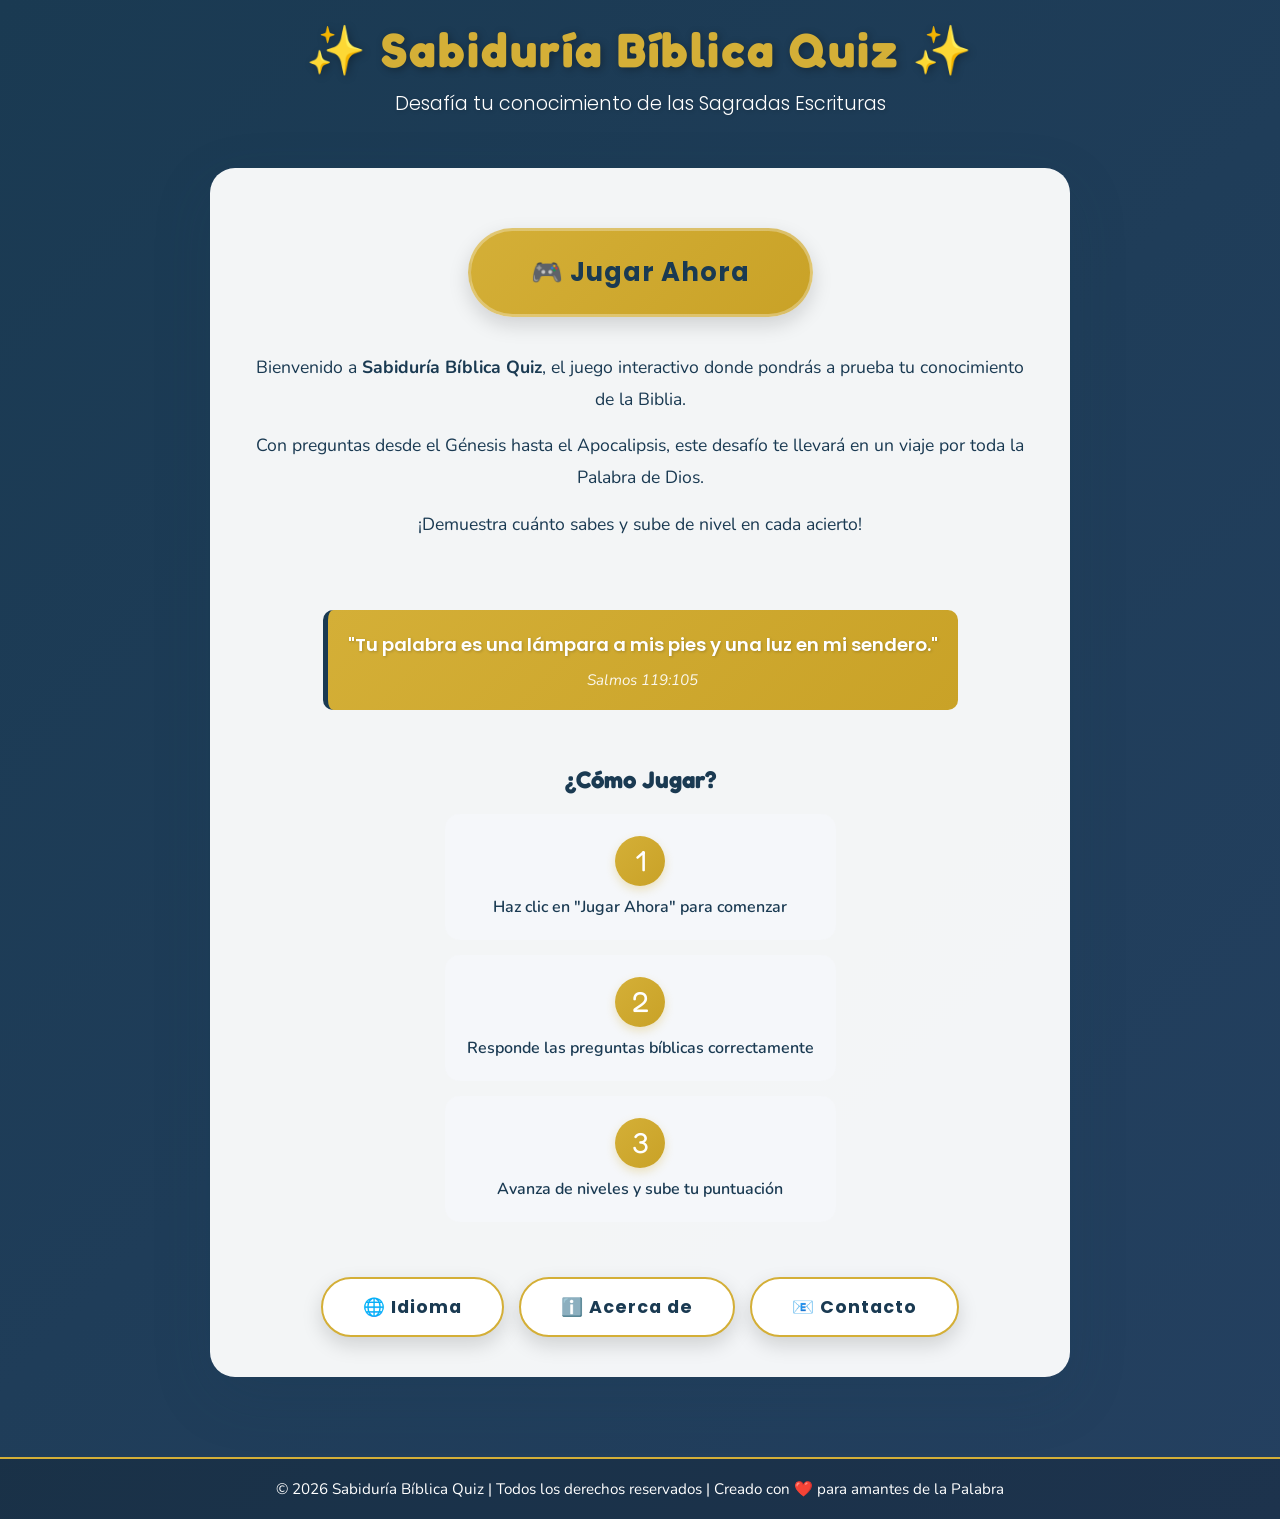
==== commit 69ab24be: "Versión final optimizada con idiomas y SEO" ====
--- a/index.html
+++ b/index.html
@@ -3,27 +3,34 @@
 <head>
     <meta charset="UTF-8">
     <meta name="viewport" content="width=device-width, initial-scale=1.0">
-    <title>Sabiduría Bíblica Quiz - Juego de Preguntas Bíblicas Online</title>
-    <meta name="description" content="Pon a prueba tu conocimiento de las Escrituras con Sabiduría Bíblica Quiz. 100 niveles de preguntas basadas en la Traducción del Nuevo Mundo (2019). ¡Aprende jugando!">
-    <meta name="keywords" content="trivia biblica, quiz biblico, juego biblia, preguntas biblicas, sabiduria biblica, test biblico, JW biblia, aprender biblia">
+    
+    <!-- SEO Básico -->
+    <title>Sabiduría Bíblica Quiz - El Mejor Juego de Trivia Cristiana</title>
+    <meta name="description" content="Desafía tu conocimiento con Sabiduría Bíblica Quiz. 100 niveles de preguntas bíblicas, trivias cristianas y desafíos para toda la familia. ¡Juega gratis ahora!">
+    <meta name="keywords" content="trivia biblica, juego biblico, preguntas biblicas, biblia quiz, cristianismo, juego cristiano, jw trivia, sabiduria biblica, quechua biblia">
     <meta name="author" content="Milner Tello Guzmán">
+    <meta name="robots" content="index, follow">
     <link rel="canonical" href="https://milnertello.github.io/bibliaquiz/">
 
-    <!-- Open Graph / Facebook -->
+    <!-- Open Graph / Facebook / WhatsApp -->
     <meta property="og:type" content="website">
     <meta property="og:url" content="https://milnertello.github.io/bibliaquiz/">
-    <meta property="og:title" content="Sabiduría Bíblica Quiz - Desafía tu conocimiento">
-    <meta property="og:description" content="Juego interactivo de preguntas y respuestas bíblicas con 100 niveles. Gratuito y educativo.">
-    <meta property="og:image" content="https://milnertello.github.io/bibliaquiz/css/preview-image.jpg">
+    <meta property="og:title" content="Sabiduría Bíblica Quiz - Desafío Cristiano">
+    <meta property="og:description" content="¿Cuánto sabes de la Biblia? Supera 100 niveles en este increíble juego de trivia.">
+    <meta property="og:image" content="https://milnertello.github.io/bibliaquiz/icons/icon-512x512.png">
 
     <!-- Twitter -->
     <meta property="twitter:card" content="summary_large_image">
     <meta property="twitter:url" content="https://milnertello.github.io/bibliaquiz/">
     <meta property="twitter:title" content="Sabiduría Bíblica Quiz">
-    <meta property="twitter:description" content="¿Cuánto sabes de la Biblia? Descúbrelo en este divertido Quiz de 100 niveles.">
-    <meta property="twitter:image" content="https://milnertello.github.io/bibliaquiz/css/preview-image.jpg">
-
+    <meta property="twitter:description" content="Juego interactivo de preguntas y respuestas sobre la Biblia.">
+    <meta property="twitter:image" content="https://milnertello.github.io/bibliaquiz/icons/icon-512x512.png">
+
+    <!-- PWA y Favicon -->
+    <meta name="theme-color" content="#1a3a52">
     <link rel="manifest" href="manifest.json">
+    <link rel="icon" type="image/png" href="icons/icon-192x192.png">
+    
     <link href="https://fonts.googleapis.com/css2?family=Fredoka+One&family=Nunito:wght@400;600;700;800;900&family=Poppins:wght@700;800;900&display=swap" rel="stylesheet">
     
     <style>
@@ -537,11 +544,33 @@
 
             <!-- Botones secundarios -->
             <div class="botones-contenedor">
+                <button class="btn btn-secundario" onclick="abrirModalIdioma()">
+                    🌐 Idioma
+                </button>
                 <button class="btn btn-secundario" onclick="abrirModal()">
                     ℹ️ Acerca de
                 </button>
                 <button class="btn btn-secundario" onclick="abrirModalContacto()">
                     📧 Contacto
+                </button>
+            </div>
+        </div>
+    </div>
+
+    <!-- Modal Idioma -->
+    <div id="modalIdioma" class="modal">
+        <div class="modal-contenido">
+            <span class="cerrar-modal" onclick="cerrarModalIdioma()">&times;</span>
+            <h2 class="modal-titulo">🌐 Selecciona Idioma</h2>
+            <div class="modal-texto" style="display: flex; flex-direction: column; gap: 15px; margin-top: 20px;">
+                <button class="btn btn-secundario" onclick="cambiarIdioma('es')" style="width: 100%; justify-content: flex-start; padding: 15px; font-size: 1.1rem;">
+                    <span>🇪🇸</span> Español
+                </button>
+                <button class="btn btn-secundario" onclick="cambiarIdioma('qu')" style="width: 100%; justify-content: flex-start; padding: 15px; font-size: 1.1rem;">
+                    <span>🇵🇪</span> Quechua (Runasimi)
+                </button>
+                <button class="btn btn-secundario" onclick="cambiarIdioma('en')" style="width: 100%; justify-content: flex-start; padding: 15px; font-size: 1.1rem;">
+                    <span>🇺🇸</span> English
                 </button>
             </div>
         </div>
@@ -624,6 +653,29 @@
             window.location.href = 'juego.html';
         }
 
+        // Funciones del modal idioma
+        function abrirModalIdioma() {
+            document.getElementById('modalIdioma').style.display = 'block';
+        }
+
+        function cerrarModalIdioma() {
+            document.getElementById('modalIdioma').style.display = 'none';
+        }
+
+        function cambiarIdioma(lang) {
+            localStorage.setItem('lang', lang);
+            cerrarModalIdioma();
+            // Mostrar un pequeño feedback visual antes de cerrar o recargar si fuera necesario
+            const btn = event.currentTarget;
+            const originalText = btn.innerHTML;
+            btn.innerHTML = "✅ Seleccionado";
+            setTimeout(() => {
+                btn.innerHTML = originalText;
+                // Opcional: Recargar o actualizar textos de la página actual
+                location.reload(); 
+            }, 500);
+        }
+
         // Funciones del modal
         function abrirModal() {
             document.getElementById('modalAcerca').style.display = 'block';
@@ -645,16 +697,214 @@
         window.onclick = function(event) {
             const modalAcerca = document.getElementById('modalAcerca');
             const modalContacto = document.getElementById('modalContacto');
+            const modalIdioma = document.getElementById('modalIdioma');
             if (event.target === modalAcerca) {
                 modalAcerca.style.display = 'none';
             }
             if (event.target === modalContacto) {
                 modalContacto.style.display = 'none';
             }
+            if (event.target === modalIdioma) {
+                modalIdioma.style.display = 'none';
+            }
         }
 
         // Ejecutar al cargar
-        document.addEventListener('DOMContentLoaded', crearPartículas);
+        document.addEventListener('DOMContentLoaded', () => {
+            crearPartículas();
+            actualizarTextosSegunIdioma();
+        });
+
+        function actualizarTextosSegunIdioma() {
+            const currentLang = localStorage.getItem('lang') || 'es';
+            const dict = {
+                es: {
+                    tituloMain: "✨ Sabiduría Bíblica Quiz ✨",
+                    subtitulo: "Desafía tu conocimiento de las Sagradas Escrituras",
+                    jugar: "🎮 Jugar Ahora",
+                    bienvenida: "Bienvenido a <strong>Sabiduría Bíblica Quiz</strong>, el juego interactivo donde pondrás a prueba tu conocimiento de la Biblia.",
+                    desc2: "Con preguntas desde el Génesis hasta el Apocalipsis, este desafío te llevará en un viaje por toda la Palabra de Dios.",
+                    desc3: "¡Demuestra cuánto sabes y sube de nivel en cada acierto!",
+                    cita: "\"Tu palabra es una lámpara a mis pies y una luz en mi sendero.\"",
+                    ref: "Salmos 119:105",
+                    instrucciones: "¿Cómo Jugar?",
+                    paso1: "Haz clic en \"Jugar Ahora\" para comenzar",
+                    paso2: "Responde las preguntas bíblicas correctamente",
+                    paso3: "Avanza de niveles y sube tu puntuación",
+                    idioma: "🌐 Idioma",
+                    acerca: "ℹ️ Acerca de",
+                    contacto: "📧 Contacto",
+                    modalIdioma: "🌐 Selecciona Idioma",
+                    modalAcercaTitle: "Acerca de Sabiduría Bíblica Quiz",
+                    modalAcercaText: `<p><strong>Sabiduría Bíblica Quiz</strong> es una aplicación educativa diseñada para ayudarte a explorar y profundizar en el conocimiento de las Sagradas Escrituras de forma divertida e interactiva.</p>
+                        <p><strong>Características:</strong></p>
+                        <ul style="margin-left: 20px; margin-bottom: 15px;">
+                            <li>100 niveles progresivos de dificultad</li>
+                            <li>Preguntas sobre todos los libros de la Biblia</li>
+                            <li>Modo offline - juega sin conexión a internet</li>
+                            <li>Diseño responsivo para celulares y PC</li>
+                            <li>Guardado automático de progreso</li>
+                        </ul>
+                        <p><strong>Creador:</strong> Milner Tello Guzmán</p>
+                        <p><strong>Año:</strong> 2026 Sabiduría Bíblica Quiz</p>
+                        <p><strong>Propósito:</strong> Acercar las enseñanzas bíblicas de manera lúdica y educativa.</p>
+                        <p style="margin-top: 20px; font-size: 0.85rem; color: #666; font-style: italic; border-top: 1px solid #eee; padding-top: 10px;">
+                            Proyecto independiente. No es un sitio oficial de los Testigos de Jehová. Las citas bíblicas son de la Traducción del Nuevo Mundo de las Santas Escrituras (revisión de 2019).
+                        </p>`,
+                    modalContactoTitle: "📧 Contacto",
+                    modalContactoText: `<p>¿Tienes alguna sugerencia, error que reportar o simplemente quieres saludar? ¡Me encantaría escucharte!</p>
+                        <div style="margin: 20px 0; display: flex; flex-direction: column; gap: 15px;">
+                            <a href="mailto:gumitell@gmail.com" style="display: flex; align-items: center; gap: 10px; color: var(--color-azul-profundo); text-decoration: none; background: var(--color-gris-claro); padding: 15px; border-radius: 10px; border: 1px solid #ddd;">
+                                <span>✉️</span>
+                                <strong>gumitell@gmail.com</strong>
+                            </a>
+                        </div>
+                        <p style="font-size: 0.9rem; color: #666;">Responderé a tu mensaje lo antes posible. ¡Gracias por ser parte de Sabiduría Bíblica Quiz!</p>`,
+                    footer: "&copy; 2026 Sabiduría Bíblica Quiz | Todos los derechos reservados | Creado con <span style=\"color: var(--color-dorado);\">❤️</span> para amantes de la Palabra"
+                },
+                qu: {
+                    tituloMain: "✨ Biblia Yachay Quiz ✨",
+                    subtitulo: "Diospa Palabranmanta yachayniykita sut'inchay",
+                    jugar: "🎮 Pukllay kunan",
+                    bienvenida: "Allin hamusqa kachun <strong>Biblia Yachay Quizman</strong>, kaypiqa Bibliamanta yachayniykita sut'inchanki.",
+                    desc2: "Génesismantapacha Apocalipsiskama tapukuykuna kachkan, tukuy Diospa Palabranmantam yachanki.",
+                    desc3: "¡Yachasqaykita rikuchiy hinaspa sapa allin kutichisqaykiwan aswan yachayman chayay!",
+                    cita: "\"Palabraykiqa chakiypaq k'anchaymi, ñanniypaqpas k'anchaymi.\"",
+                    ref: "Salmos 119:105",
+                    instrucciones: "¿Imaynatam pukllana?",
+                    paso1: "\"Pukllay kunan\" ñitiypi ñitiy qallarinaykipaq",
+                    paso2: "Biblia tapukuykunata allinta kutichiy",
+                    paso3: "Nivelesman ñawpay hinaspa puntuacionniykita hoqariy",
+                    idioma: "🌐 Rimay",
+                    acerca: "ℹ️ Kaymanta",
+                    contacto: "📧 Willay",
+                    modalIdioma: "🌐 Rimayta akllay",
+                    modalAcercaTitle: "Biblia Yachay Quizmanta",
+                    modalAcercaText: `<p><strong>Biblia Yachay Quiz</strong> nisqaqa huk yachachiy yanapakuykunam, Bibliamanta yachasqaykita aswan sumaq pukllaywan yachanaykipaq.</p>
+                        <p><strong>Imakunayuqmi:</strong></p>
+                        <ul style="margin-left: 20px; margin-bottom: 15px;">
+                            <li>100 niveles sapa kutin sasa kaqkuna</li>
+                            <li>Lliw Biblia librokunamanta tapukuykuna</li>
+                            <li>Internet mana kachkaptinpas pukllawaqmi</li>
+                            <li>Celularpaq PC-paqpas allin qawasqam</li>
+                            <li>Yachasqaykiqa kikillanmi waqaychakun</li>
+                        </ul>
+                        <p><strong>Ruwaq:</strong> Milner Tello Guzmán</p>
+                        <p><strong>Wata:</strong> 2026 Biblia Yachay Quiz</p>
+                        <p><strong>Imapaq:</strong> Biblia yachachikuykunata pukllaspa yachanapaq.</p>
+                        <p style="margin-top: 20px; font-size: 0.85rem; color: #666; font-style: italic; border-top: 1px solid #eee; padding-top: 10px;">
+                            Kayqa kikillan ruwasqam. Manam Jehová Diospa testigonkunapa oficial sitionchu. Bibliamanta rimaykunaqa Musuq Pachapaq Bibliamantam (2019 revisionmanta).
+                        </p>`,
+                    modalContactoTitle: "📧 Willay",
+                    modalContactoText: `<p>¿Imatapas niyta munankichu, pantaykunatapas willayta munankichu? ¡Uyariyta munaykiku!</p>
+                        <div style="margin: 20px 0; display: flex; flex-direction: column; gap: 15px;">
+                            <a href="mailto:gumitell@gmail.com" style="display: flex; align-items: center; gap: 10px; color: var(--color-azul-profundo); text-decoration: none; background: var(--color-gris-claro); padding: 15px; border-radius: 10px; border: 1px solid #ddd;">
+                                <span>✉️</span>
+                                <strong>gumitell@gmail.com</strong>
+                            </a>
+                        </div>
+                        <p style="font-size: 0.9rem; color: #666;">Utqayllaman kutichimusqaykiku. ¡Añaychayku Biblia Yachay Quizpi kasqaykimanta!</p>`,
+                    footer: "&copy; 2026 Biblia Yachay Quiz | Tukuy hayñikuna waqaychasqa | Ruwasqa <span style=\"color: var(--color-dorado);\">❤️</span> Diospa Palabranta munakuqkunapaq"
+                },
+                en: {
+                    tituloMain: "✨ Bible Wisdom Quiz ✨",
+                    subtitulo: "Challenge your knowledge of the Holy Scriptures",
+                    jugar: "🎮 Play Now",
+                    bienvenida: "Welcome to <strong>Bible Wisdom Quiz</strong>, the interactive game where you'll test your knowledge of the Bible.",
+                    desc2: "With questions from Genesis to Revelation, this challenge will take you on a journey through the entire Word of God.",
+                    desc3: "Show how much you know and level up with every correct answer!",
+                    cita: "\"Your word is a lamp to my feet and a light for my path.\"",
+                    ref: "Psalms 119:105",
+                    instrucciones: "How to Play?",
+                    paso1: "Click \"Play Now\" to begin",
+                    paso2: "Answer the biblical questions correctly",
+                    paso3: "Advance through levels and increase your score",
+                    idioma: "🌐 Language",
+                    acerca: "ℹ️ About",
+                    contacto: "📧 Contact",
+                    modalIdioma: "🌐 Select Language",
+                    modalAcercaTitle: "About Bible Wisdom Quiz",
+                    modalAcercaText: `<p><strong>Bible Wisdom Quiz</strong> is an educational application designed to help you explore and deepen your knowledge of the Holy Scriptures in a fun and interactive way.</p>
+                        <p><strong>Features:</strong></p>
+                        <ul style="margin-left: 20px; margin-bottom: 15px;">
+                            <li>100 progressive levels of difficulty</li>
+                            <li>Questions about all the books of the Bible</li>
+                            <li>Offline mode - play without internet connection</li>
+                            <li>Responsive design for mobile and PC</li>
+                            <li>Automatic progress saving</li>
+                        </ul>
+                        <p><strong>Creator:</strong> Milner Tello Guzmán</p>
+                        <p><strong>Year:</strong> 2026 Bible Wisdom Quiz</p>
+                        <p><strong>Purpose:</strong> Bringing biblical teachings closer in a playful and educational way.</p>
+                        <p style="margin-top: 20px; font-size: 0.85rem; color: #666; font-style: italic; border-top: 1px solid #eee; padding-top: 10px;">
+                            Independent project. Not an official site of Jehovah's Witnesses. Biblical quotes are from the New World Translation of the Holy Scriptures (2019 revision).
+                        </p>`,
+                    modalContactoTitle: "📧 Contact",
+                    modalContactoText: `<p>Do you have any suggestions, a bug to report, or just want to say hello? I'd love to hear from you!</p>
+                        <div style="margin: 20px 0; display: flex; flex-direction: column; gap: 15px;">
+                            <a href="mailto:gumitell@gmail.com" style="display: flex; align-items: center; gap: 10px; color: var(--color-azul-profundo); text-decoration: none; background: var(--color-gris-claro); padding: 15px; border-radius: 10px; border: 1px solid #ddd;">
+                                <span>✉️</span>
+                                <strong>gumitell@gmail.com</strong>
+                            </a>
+                        </div>
+                        <p style="font-size: 0.9rem; color: #666;">I will respond to your message as soon as possible. Thanks for being part of Bible Wisdom Quiz!</p>`,
+                    footer: "&copy; 2026 Bible Wisdom Quiz | All rights reserved | Created with <span style=\"color: var(--color-dorado);\">❤️</span> for Word lovers"
+                }
+            };
+
+            const t = dict[currentLang] || dict.es;
+            
+            // Header
+            document.querySelector('.titulo-principal').innerText = t.tituloMain;
+            document.querySelector('.subtitulo').innerText = t.subtitulo;
+
+            // Botón principal
+            document.querySelector('.btn-principal').innerText = t.jugar;
+            
+            // Descripción
+            const descPs = document.querySelectorAll('.descripcion p');
+            if (descPs.length >= 3) {
+                descPs[0].innerHTML = t.bienvenida;
+                descPs[1].innerText = t.desc2;
+                descPs[2].innerText = t.desc3;
+            }
+
+            // Versículo
+            document.querySelector('.versiculo-destacado p').innerText = t.cita;
+            document.querySelector('.versiculo-referencia').innerText = t.ref;
+
+            // Instrucciones
+            document.querySelector('.instrucciones-titulo').innerText = t.instrucciones;
+            const pasosTextos = document.querySelectorAll('.paso-texto');
+            if (pasosTextos.length >= 3) {
+                pasosTextos[0].innerText = t.paso1;
+                pasosTextos[1].innerText = t.paso2;
+                pasosTextos[2].innerText = t.paso3;
+            }
+
+            // Botones secundarios
+            const secondaryBtns = document.querySelectorAll('.btn-secundario');
+            secondaryBtns.forEach(btn => {
+                if (btn.innerText.includes('Idioma') || btn.innerText.includes('Language') || btn.innerText.includes('Rimay')) {
+                    btn.innerHTML = t.idioma;
+                } else if (btn.innerText.includes('Acerca') || btn.innerText.includes('About') || btn.innerText.includes('Kaymanta')) {
+                    btn.innerHTML = t.acerca;
+                } else if (btn.innerText.includes('Contacto') || btn.innerText.includes('Contact') || btn.innerText.includes('Willay')) {
+                    btn.innerHTML = t.contacto;
+                }
+            });
+
+            // Modales
+            document.querySelector('#modalIdioma .modal-titulo').innerText = t.modalIdioma;
+            document.querySelector('#modalAcerca .modal-titulo').innerText = t.modalAcercaTitle;
+            document.querySelector('#modalAcerca .modal-texto').innerHTML = t.modalAcercaText;
+            document.querySelector('#modalContacto .modal-titulo').innerText = t.modalContactoTitle;
+            document.querySelector('#modalContacto .modal-texto').innerHTML = t.modalContactoText;
+
+            // Footer
+            const footerP = document.querySelector('footer p');
+            if (footerP) footerP.innerHTML = t.footer;
+        }
     </script>
 </body>
 </html>
